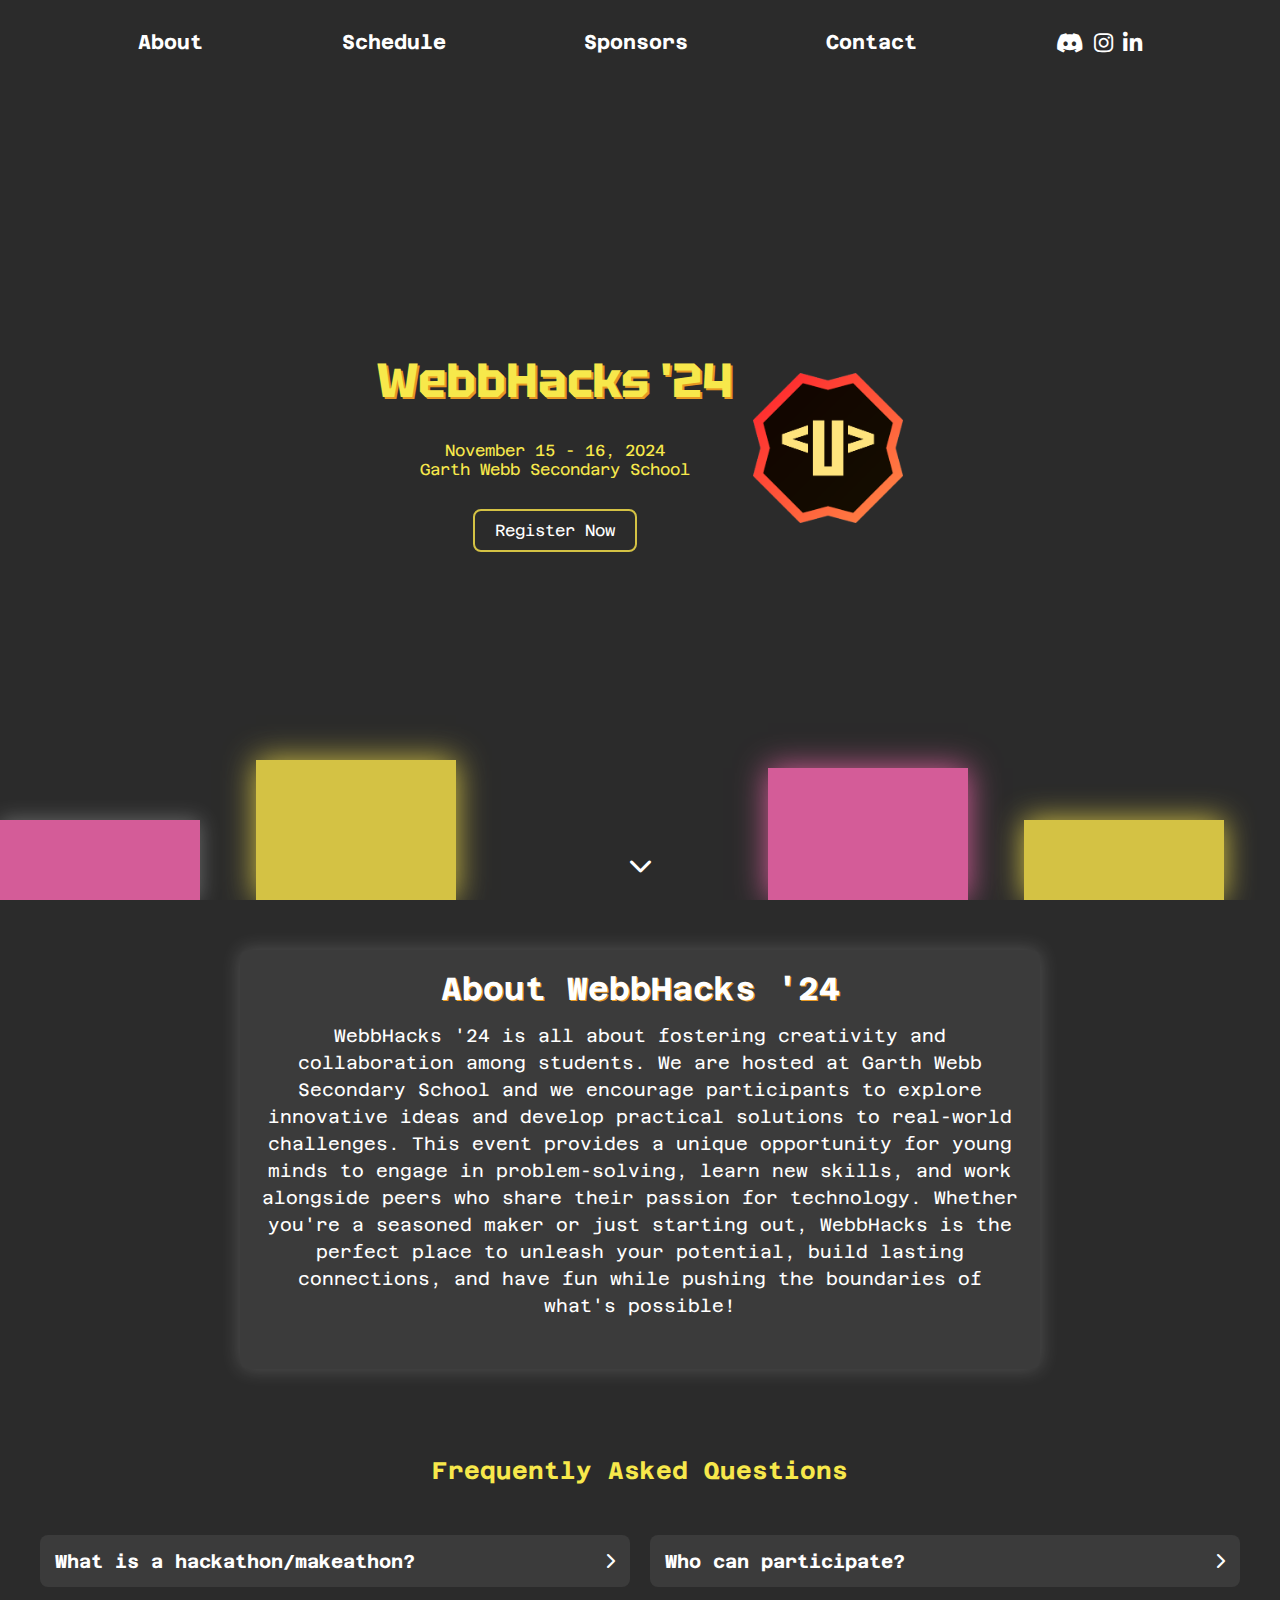
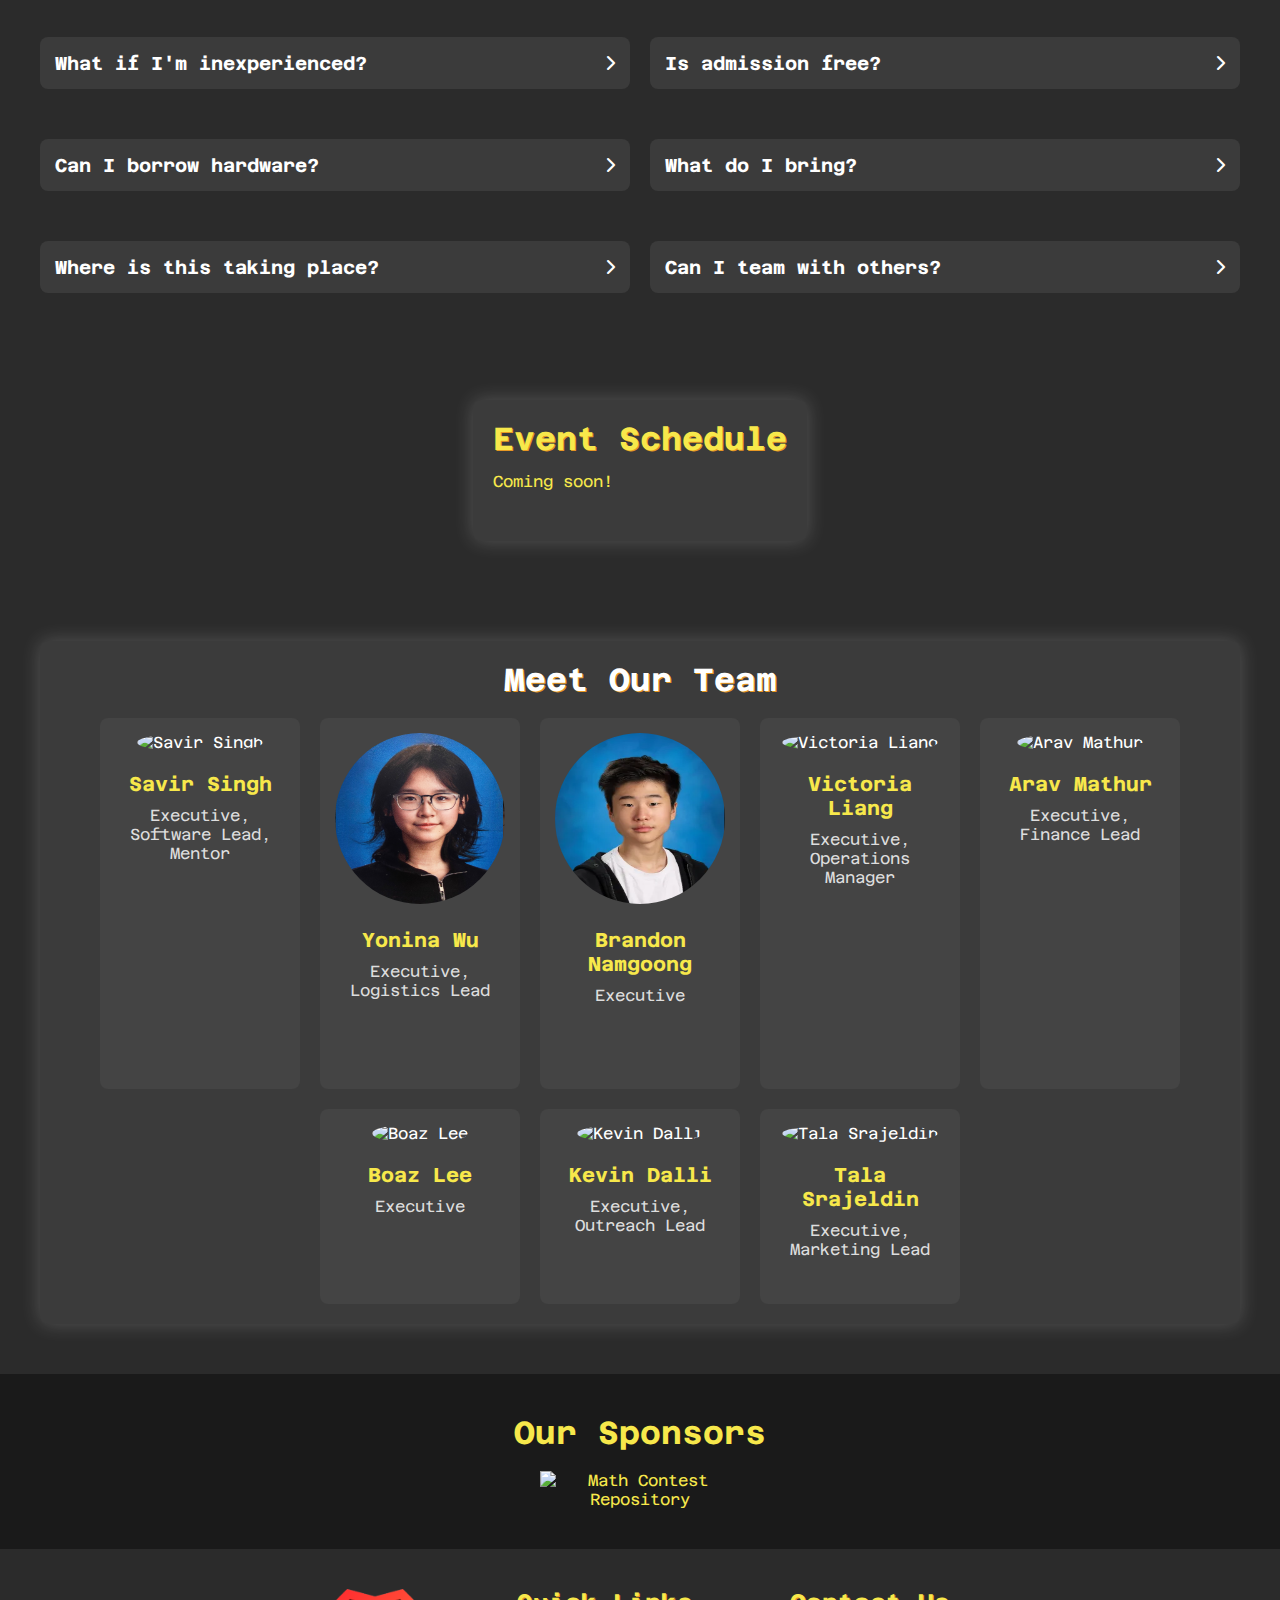
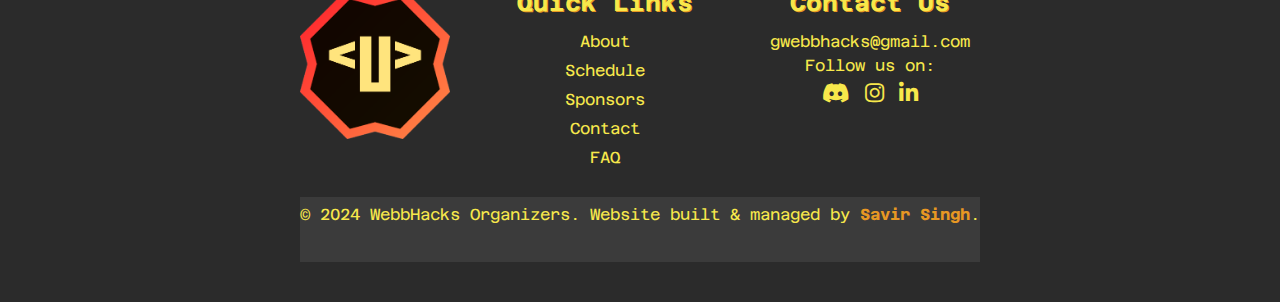
==== index.html @ 1112f31a "Add files via upload" ====
<!DOCTYPE html>
<html lang="en">
<head>
    <meta charset="UTF-8">
    <meta name="viewport" content="width=device-width, initial-scale=1.0">
    <title>WebbHacks '24 - Build Your Future</title>
    <link rel="preconnect" href="https://fonts.googleapis.com">
    <link rel="preconnect" href="https://fonts.gstatic.com" crossorigin>
    <link href="https://fonts.googleapis.com/css2?family=Tektur&display=swap" rel="stylesheet">
    <link href="https://fonts.googleapis.com/css2?family=Azeret+Mono&display=swap" rel="stylesheet">
    <link rel="stylesheet" href="https://cdnjs.cloudflare.com/ajax/libs/font-awesome/6.0.0-beta3/css/all.min.css">
    <link rel="stylesheet" href="style.css">
</head>
<body>
    <header>
        <nav>
            <ul>
                <li><a href="#">About</a></li>
                <li><a href="#">Schedule</a></li>
                <li><a href="#">Sponsors</a></li>
                <li><a href="#">Contact</a></li>
                <li class="social-media">
                    <a href="#" aria-label="Discord"><i class="fab fa-discord"></i></a>
                    <a href="#" aria-label="Instagram"><i class="fab fa-instagram"></i></a>
                    <a href="#" aria-label="LinkedIn"><i class="fab fa-linkedin-in"></i></a>
                </li>
            </ul>
        </nav>
    </header>

    <div class="main-content">
        <div class="text-content">
            <h1>WebbHacks '24</h1>
            <p>November 15 - 16, 2024<br>
               Garth Webb Secondary School</p>
            <button>Register Now</button>
        </div>
        <div class="logo">
            <img src="logo.png" alt="WebbHacks Logo">
        </div>
        <div class="moving-rectangles">
            <div class="rectangle"></div>
            <div class="rectangle"></div>
            <div class="rectangle"></div>
            <div class="rectangle"></div>
        </div>
        
        <!-- Scroll prompt arrow -->
        <div class="scroll-prompt">
            <i class="fas fa-chevron-down"></i>
        </div>
    </div>

<div class="about-section">
    <h2>About WebbHacks '24</h2>
    <p>WebbHacks '24 is all about fostering creativity and collaboration among students. We are hosted at Garth Webb Secondary School and we encourage participants to explore innovative ideas and develop practical solutions to real-world challenges. This event provides a unique opportunity for young minds to engage in problem-solving, learn new skills, and work alongside peers who share their passion for technology. Whether you're a seasoned maker or just starting out, WebbHacks is the perfect place to unleash your potential, build lasting connections, and have fun while pushing the boundaries of what's possible!</p>
</div>


    <br><br><h2>Frequently Asked Questions</h2>
    <div class="faq-section">
        <div class="faq">
            <div class="faq-header" onclick="toggleFAQ(this)">
                <h3>What is a hackathon/makeathon?</h3>
                <i class="fas fa-chevron-right arrow"></i>
            </div>
            <div class="faq-content">
                <p>A hackathon/makeathon is an event that gathers students to engineer and develop innovative solutions to a problem in a collaborative environment, typically using software or hardware.</p>
            </div>
        </div>
        <div class="faq">
            <div class="faq-header" onclick="toggleFAQ(this)">
                <h3>Who can participate?</h3>
                <i class="fas fa-chevron-right arrow"></i>
            </div>
            <div class="faq-content">
                <p>As long as you have an interest in technology, we welcome any high school student from Halton or the GTA to <a href="/register">register</a>!</p>
            </div>
        </div>
    </div>
    <div class="faq-section">
        <div class="faq">
            <div class="faq-header" onclick="toggleFAQ(this)">
                <h3>What if I'm inexperienced?</h3>
                <i class="fas fa-chevron-right arrow"></i>
            </div>
            <div class="faq-content">
                <p>Don't worry, all skill levels are welcome to participate! We'll have volunteer mentors at the event to help you out.</p>
            </div>
        </div>
        <div class="faq">
            <div class="faq-header" onclick="toggleFAQ(this)">
                <h3>Is admission free?</h3>
                <i class="fas fa-chevron-right arrow"></i>
            </div>
            <div class="faq-content">
                <p>Attending WebbHacks is completely FREE, up to a 100-member limit.</p>
            </div>
        </div>
    </div>
    <div class="faq-section">
        <div class="faq">
            <div class="faq-header" onclick="toggleFAQ(this)">
                <h3>Can I borrow hardware?</h3>
                <i class="fas fa-chevron-right arrow"></i>
            </div>
            <div class="faq-content">
                <p>Yes! Sign out hardware via the email we send you once your registration is confirmed! The deadline to order hardware is November 1.</p>
            </div>
        </div>
        <div class="faq">
            <div class="faq-header" onclick="toggleFAQ(this)">
                <h3>What do I bring?</h3>
                <i class="fas fa-chevron-right arrow"></i>
            </div>
            <div class="faq-content">
                <p>Bring your devices, chargers, any hardware you need, and yourself! Food is provided free of charge at the event.</p>
            </div>
        </div>
    </div>
    <div class="faq-section">
        <div class="faq">
            <div class="faq-header" onclick="toggleFAQ(this)">
                <h3>Where is this taking place?</h3>
                <i class="fas fa-chevron-right arrow"></i>
            </div>
            <div class="faq-content">
                <p>WebbHacks is taking place in-person at Garth Webb Secondary School, <u>2820 Westoak Trails Boulevard, Oakville</u>.</p>
            </div>
        </div>
        <div class="faq">
            <div class="faq-header" onclick="toggleFAQ(this)">
                <h3>Can I team with others?</h3>
                <i class="fas fa-chevron-right arrow"></i>
            </div>
            <div class="faq-content">
                <p>Yes, teams can have up to four people, so you can join up to three others.</p>
            </div>
        </div>
    </div><br><br><br>
    <div class="schedule">
        <h2>Event Schedule</h2>
        <!--
        <div class="day">
            <h3>Friday, November 15</h3>
            <ul>
                <li>
                    <time>06:30 PM</time>
                    <span>Check-In Opens</span>
                </li>
                <li>
                    <time>07:30 PM</time>
                    <span>Check-In Closes</span>
                </li>
                <li>
                    <time>07:45 PM</time>
                    <span>Opening Ceremony</span>
                </li>
                <li>
                    <time>09:00 PM</time>
                    <span>Team Formation</span>
                </li>
                <li>
                    <time>09:45 PM</time>
                    <span>Hackers Dismissed</span>
                </li>
            </ul>
        </div>
        <div class="day">
            <h3>Saturday, November 16</h3>
            <ul>
                <li>
                    <time>06:30 AM</time>
                    <span>Check-In Opens</span>
                </li>
                <li>
                    <time>07:30 AM</time>
                    <span>Check-In Closes</span>
                </li>
                <li>
                    <time>07:30 AM</time>
                    <span>Start Building!</span>
                </li>
                <li>
                    <time>07:45 AM</time>
                    <span>Hardware Checkout Opens</span>
                </li>
                <li>
                    <time>08:00 AM</time>
                    <span>Breakfast Opens</span>
                </li>
                <li>
                    <time>09:30 AM</time>
                    <span>Breakfast Closes</span>
                </li>
                <li>
                    <time>09:45 AM</time>
                    <span>Hardware Checkout Closes</span>
                </li>
                <li>
                    <time>12:00 PM</time>
                    <span>Lunch Opens</span>
                </li>
                <li>
                    <time>01:30 PM</time>
                    <span>Lunch Closes</span>
                </li>
                <li>
                    <time>07:30 PM</time>
                    <span>Submit Your Project!</span>
                </li>
                <li>
                    <time>08:30 PM</time>
                    <span>Closing Ceremony & Winners Reveal</span>
                </li>
                <li>
                    <time>09:45 PM</time>
                    <span>Hackers Dismissed (with prizes!)</span>
                </li>
            </ul>
        </div>
        -->
        <p>Coming soon!</p>
    </div>

<!-- Our Team Section -->
<div class="team-section">
    <h2>Meet Our Team</h2>
    <div class="team-carousel">
        <div class="team-container">
            <div class="team-member">
                <img src="https://media.licdn.com/dms/image/v2/D5603AQFiZYM4hurE-g/profile-displayphoto-shrink_800_800/profile-displayphoto-shrink_800_800/0/1724286054948?e=1732147200&v=beta&t=-QyNRFIU-NEk8OTI8FUzrbda82EljS1LqaWrRg8pWt8" alt="Savir Singh">
                <h3>Savir Singh</h3>
                <p>Executive, Software Lead, Mentor</p>
            </div>
            <div class="team-member">
                <img src="yonina.png" alt="Yonina Wu">
                <h3>Yonina Wu</h3>
                <p>Executive, Logistics Lead</p>
            </div>
            <div class="team-member">
                <img src="brandon.png" alt="Brandon Namgoong">
                <h3>Brandon Namgoong</h3>
                <p>Executive</p>
            </div>
            <div class="team-member">
                <img src="question.png" alt="Victoria Liang">
                <h3>Victoria Liang</h3>
                <p>Executive, Operations Manager</p>
            </div>
            <div class="team-member">
                <img src="question.png" alt="Arav Mathur">
                <h3>Arav Mathur</h3>
                <p>Executive, Finance Lead</p>
            </div>
            <div class="team-member">
                <img src="question.png" alt="Boaz Lee">
                <h3>Boaz Lee</h3>
                <p>Executive</p>
            </div>
            <div class="team-member">
                <img src="question.png" alt="Kevin Dalli">
                <h3>Kevin Dalli</h3>
                <p>Executive, Outreach Lead</p>
            </div>
            <div class="team-member">
                <img src="question.png" alt="Tala Srajeldin">
                <h3>Tala Srajeldin</h3>
                <p>Executive, Marketing Lead</p>
            </div>
        </div>
    </div>
</div>


<!-- Sponsors Section -->
<div class="sponsors-section">
    <h2>Our Sponsors</h2>
    <div class="sponsor-logos">
        <img src="https://mathcontestrepository.github.io/header.png" alt="Math Contest Repository" class="sponsor-logo">
        <!-- Add more logos as needed -->
    </div>
</div>


    <script>
        function toggleFAQ(header) {
            const content = header.nextElementSibling;
            const arrow = header.querySelector('.arrow');

            // Close all FAQs
            const allContents = document.querySelectorAll('.faq-content');
            allContents.forEach((faqContent) => {
                if (faqContent !== content) {
                    faqContent.style.maxHeight = null;
                    faqContent.previousElementSibling.querySelector('.arrow').classList.remove('rotate');
                }
            });

            // Toggle the clicked FAQ
            if (content.style.maxHeight) {
                content.style.maxHeight = null;
                arrow.classList.remove('rotate');
            } else {
                content.style.maxHeight = content.scrollHeight + 'px';
                arrow.classList.add('rotate');
            }
        }
    </script>
    
    <footer>
    <div class="footer-container">
        <div class="footer-logo">
            <img src="logo.png" alt="WebbHacks Logo">
        </div>
        <div class="footer-links">
            <h3>Quick Links</h3>
            <ul>
                <li><a href="#">About</a></li>
                <li><a href="#">Schedule</a></li>
                <li><a href="#">Sponsors</a></li>
                <li><a href="#">Contact</a></li>
                <li><a href="#">FAQ</a></li>
            </ul>
        </div>
        <div class="footer-info">
            <h3>Contact Us</h3>
            <p>gwebbhacks@gmail.com</p>
            <p>Follow us on:</p>
            <div class="social-media-1">
                <a href="#" aria-label="Discord"><i class="fab fa-discord"></i></a>
                <a href="#" aria-label="Instagram"><i class="fab fa-instagram"></i></a>
                <a href="#" aria-label="LinkedIn"><i class="fab fa-linkedin-in"></i></a>
            </div>
        </div>
    </div>
    <div class="footer-credit">
        <p>&copy; 2024 WebbHacks Organizers. Website built & managed by <a style="text-decoration: none" href="https://savirsingh.com"><strong>Savir Singh</strong></a>.</p>
    </div>
</footer>

</body>
</html>
---- style.css ----
* {
            margin: 0;
            padding: 0;
            box-sizing: border-box;
        }

        body {
            background-color: #2b2b2b;
            font-family: 'Azeret Mono', sans-serif;
            color: #f7e84b;
            display: flex;
            flex-direction: column;
            justify-content: center;
            align-items: center;
        }

        header {
            position: absolute;
            top: 10px;
            width: 100%;
            z-index: 2;
            margin: 20px;
        }

        nav ul {
            display: flex;
            justify-content: space-evenly;
            list-style: none;
        }

        nav ul li a {
            text-decoration: none;
            color: #fff;
            font-weight: bold;
            font-size: 20px;
        }
        
        nav ul li a:hover {
            opacity: 0.8;
        }

        .social-media {
            display: flex;
            gap: 10px;
        }

        .social-media a {
            color: #fff;
            font-size: 22px;
            transition: color 0.3s ease;
        }

        .social-media a:hover {
            color: #f7e84b;
        }

        .main-content {
            display: flex;
            align-items: center;
            justify-content: center;
            height: 100vh;
            position: relative;
            width: 100%;
        }

        .next-content {
            position: relative;
            z-index: 2;
        }

        .text-content {
            text-align: center;
            z-index: 2;
            margin-right: 20px;
        }

        h1 {
            font-size: 48px;
            font-family: 'Tektur', sans-serif;
            margin-bottom: 20px;
            text-shadow: 2px 2px #e79823;
        }

        p {
            font-size: 16px;
            margin-bottom: 30px;
        }

        button {
            font-family: inherit;
            font-size: 16px;
            padding: 10px 20px;
            color: #fff;
            background-color: transparent;
            border: 2px solid rgba(255, 232, 75, 0.8);
            border-radius: 8px;
            cursor: pointer;
            transition: background-color 0.3s ease, transform 0.1s ease;
        }

        button:hover {
            background-color: #f7e84b;
            color: #2b2b2b;
        }

        button:active {
            transform: scale(0.95);
        }

        .logo img {
            max-width: 150px;
        }

        .moving-rectangles {
            position: absolute;
            bottom: 0;
            width: 100%;
            height: 100%;
            overflow: hidden;
            z-index: 1;
        }

        .rectangle {
            position: absolute;
            bottom: 0;
            width: 200px;
            height: 80px;
            background-color: rgba(255, 105, 180, 0.8);
            animation: move 6s infinite linear;
            box-shadow: 0 0 20px rgba(255, 255, 255, 0.3);
        }

        .rectangle:nth-child(2) {
            background-color: rgba(255, 232, 75, 0.8);
            left: 20%;
            height: 140px;
            animation-duration: 5s;
            box-shadow: 0 0 30px rgba(255, 232, 75, 0.8);
        }

        .rectangle:nth-child(3) {
            background-color: rgba(255, 105, 180, 0.8);
            left: 60%;
            animation-duration: 7s;
            height: 132px;
            box-shadow: 0 0 30px rgba(255, 105, 180, 0.8);
        }

        .rectangle:nth-child(4) {
            background-color: rgba(255, 232, 75, 0.8);
            left: 80%;
            animation-duration: 4s;
            box-shadow: 0 0 30px rgba(255, 232, 75, 0.8);
        }

        .rectangle:nth-child(5) {
            background-color: rgba(255, 232, 75, 0.8);
            left: 24%;
            height: 140px;
            animation-duration: 5s;
            box-shadow: 0 0 30px rgba(255, 232, 75, 0.8);
        }

        @keyframes move {
            0% {
                transform: translateY(100%);
            }
            100% {
                transform: translateY(-200%);
            }
        }

        /* FAQ Styles */
        .faq-section {
            display: flex;
            justify-content: center;
            margin-top: 50px;
            z-index: 2;
            gap: 20px;
            width: 100%;
            color: #fff;
            max-width: 1200px;
        }

        .faq {
            background-color: #3b3b3b;
            border-radius: 8px;
            overflow: hidden;
            transition: max-height 0.3s ease;
            flex: 1;
        }

        .faq-header {
            padding: 15px;
            display: flex;
            justify-content: space-between;
            align-items: center;
            cursor: pointer;
        }

        .faq-header h3 {
            margin: 0;
        }

        .faq-content {
            max-height: 0;
            overflow: hidden;
            transition: max-height 0.3s ease;
            padding: 0 15px;
        }

        .faq-content p {
            padding: 10px 0;
        }

        .arrow {
            transition: transform 0.3s ease;
        }

        .arrow.rotate {
            transform: rotate(90deg);
        }
        
        .scroll-prompt {
            position: absolute;
            bottom: 20px;
            font-size: 24px;
            color: #fff;
            animation: bounce 1s infinite;
        }

        @keyframes bounce {
            0%, 100% {
                transform: translateY(0);
            }
            50% {
                transform: translateY(-10px);
            }
        }
        a {
            color: #fff;
        }
        .about-section {
    background-color: #3b3b3b;
    border-radius: 8px;
    padding: 20px;
    margin: 50px 0;
    color: #fff;
    max-width: 800px;
    text-align: center;
    box-shadow: 0 0 20px rgba(255, 255, 255, 0.2);
}

.about-section h2 {
    font-size: 32px;
    margin-bottom: 15px;
    text-shadow: 1px 1px #e79823;
}

.about-section p {
    font-size: 18px;
    line-height: 1.5;
}

.schedule {
            background-color: #3b3b3b;
            border-radius: 8px;
            padding: 20px;
            margin: 50px 0;
            color: #f7e84b;
            max-width: 800px;
            text-align: left;
            box-shadow: 0 0 20px rgba(255, 255, 255, 0.2);
        }

        .schedule h2 {
            font-size: 32px;
            margin-bottom: 15px;
            text-shadow: 1px 1px #e79823;
            text-align: center;
        }

        .day {
            margin: 20px 0;
        }

        .day h3 {
            font-size: 24px;
            color: #e79823;
            margin-bottom: 10px;
        }

        .schedule ul {
            list-style-type: none;
            padding: 0;
        }

        .schedule li {
            padding: 10px 0;
            border-bottom: 1px solid #4d4d4d;
        }

        .schedule li:last-child {
            border-bottom: none;
        }

        .schedule time {
            font-weight: bold;
            color: #f7e84b;
            margin-right: 10px;
        }
        
.team-section {
    margin: 50px 0;
    color: #fff;
    max-width: 1200px;
    text-align: center;
    box-shadow: 0 0 20px rgba(255, 255, 255, 0.2);
    padding: 20px;
    background-color: #3b3b3b;
    border-radius: 8px;
}

.team-section h2 {
    font-size: 32px;
    margin-bottom: 20px;
    text-shadow: 1px 1px #e79823;
}

.team-container {
    display: flex;
    flex-wrap: wrap;
    justify-content: center;
    gap: 20px;
}

.team-member {
    background-color: #444;
    border-radius: 8px;
    padding: 15px;
    width: 200px;
    transition: transform 0.3s;
}

.team-member img {
    width: 100%;
    height: 50%;
    border-radius: 50%;
    margin-bottom: 10px;
}

.team-member h3 {
    margin: 10px 0;
    font-size: 20px;
    color: #f7e84b;
}

.team-member p {
    color: #ddd;
}

.team-member:hover {
    transform: scale(1.05);
}


footer {
    background-color: #2b2b2b;
    color: #f7e84b;
    padding: 40px 20px;
    text-align: center;
}

.footer-container {
    max-width: 1200px;
    margin: 0 auto;
    display: flex;
    flex-wrap: wrap;
    justify-content: space-between;
    gap: 44px;
}

.footer-logo img {
    max-width: 150px;
}

.footer-links,
.footer-newsletter,
.footer-info {
    flex: 1;
    min-width: 200px;
}

.footer-links h3,
.footer-newsletter h3,
.footer-info h3 {
    font-size: 24px;
    margin-bottom: 15px;
    text-shadow: 1px 1px #e79823;
}

.footer-links ul {
    list-style: none;
    padding: 0;
}

.footer-links ul li {
    margin: 10px 0;
}

.footer-links a {
    color: #f7e84b;
    text-decoration: none;
    transition: color 0.3s ease;
}

.footer-links a:hover {
    color: #e79823;
}

.footer-newsletter form {
    display: flex;
    gap: 10px;
}

.footer-newsletter input[type="email"] {
    padding: 10px;
    border: none;
    border-radius: 5px;
}

.footer-newsletter button {
    padding: 10px;
    border: none;
    background-color: #f7e84b;
    color: #2b2b2b;
    border-radius: 5px;
    cursor: pointer;
    transition: background-color 0.3s ease;
}

.footer-newsletter button:hover {
    background-color: #e79823;
}

.footer-info p {
    margin: 5px 0;
}

.social-media-1 {
    display: flex;
    justify-content: center;
    gap: 15px;
}

.social-media-1 a {
    color: #f7e84b;
    font-size: 22px;
    transition: color 0.3s ease;
}

.social-media-1 a:hover {
    color: #e79823;
}

.footer-credit {
    background-color: #3b3b3b;
    padding: 8px 0;
    color: #f7e84b;
    font-size: 16px;
    text-align: center;
    margin-top: 20px;
}

.footer-credit strong {
    color: #e79823;
}

body {
    background-color: #2b2b2b;
    color: #f7e84b;
    font-family: 'Azeret Mono', sans-serif;
    display: flex;
    flex-direction: column;
    align-items: center;
}

.rule-content {
    padding: 20px;
    max-width: 800px;
    text-align: center;
    margin-top: 50px;
}

h1 {
    font-size: 48px;
    font-family: 'Tektur', sans-serif;
    margin-bottom: 30px;
    text-shadow: 2px 2px #e79823;
}

.rules-section {
    background-color: #3b3b3b;
    border-radius: 8px;
    padding: 20px;
    box-shadow: 0 0 20px rgba(255, 255, 255, 0.2);
}

.rules-section h2 {
    font-size: 32px;
    margin-bottom: 15px;
    text-shadow: 1px 1px #e79823;
}

.rules-section ul {
    list-style-type: disc;
    padding-left: 20px;
    text-align: left;
}

.rules-section ul li {
    margin: 10px 0;
    font-size: 18px;
}

.sponsors-section {
    width: 100%;
    text-align: center;
    padding: 40px 0;
    background-color: #1a1a1a; /* Optional background color */
}

.sponsors-section h2 {
    margin-bottom: 20px;
    font-size: 2rem; /* Adjust font size */
}

.sponsor-logos {
    display: flex;
    flex-wrap: wrap;
    justify-content: center;
    gap: 20px; /* Space between logos */
}

.sponsor-logo {
    max-width: 200px; /* Adjust size */
    height: auto; /* Keep aspect ratio */
    transition: transform 0.2s; /* Animation for hover effect */
}

.sponsor-logo:hover {
    transform: scale(1.1); /* Zoom effect on hover */
}
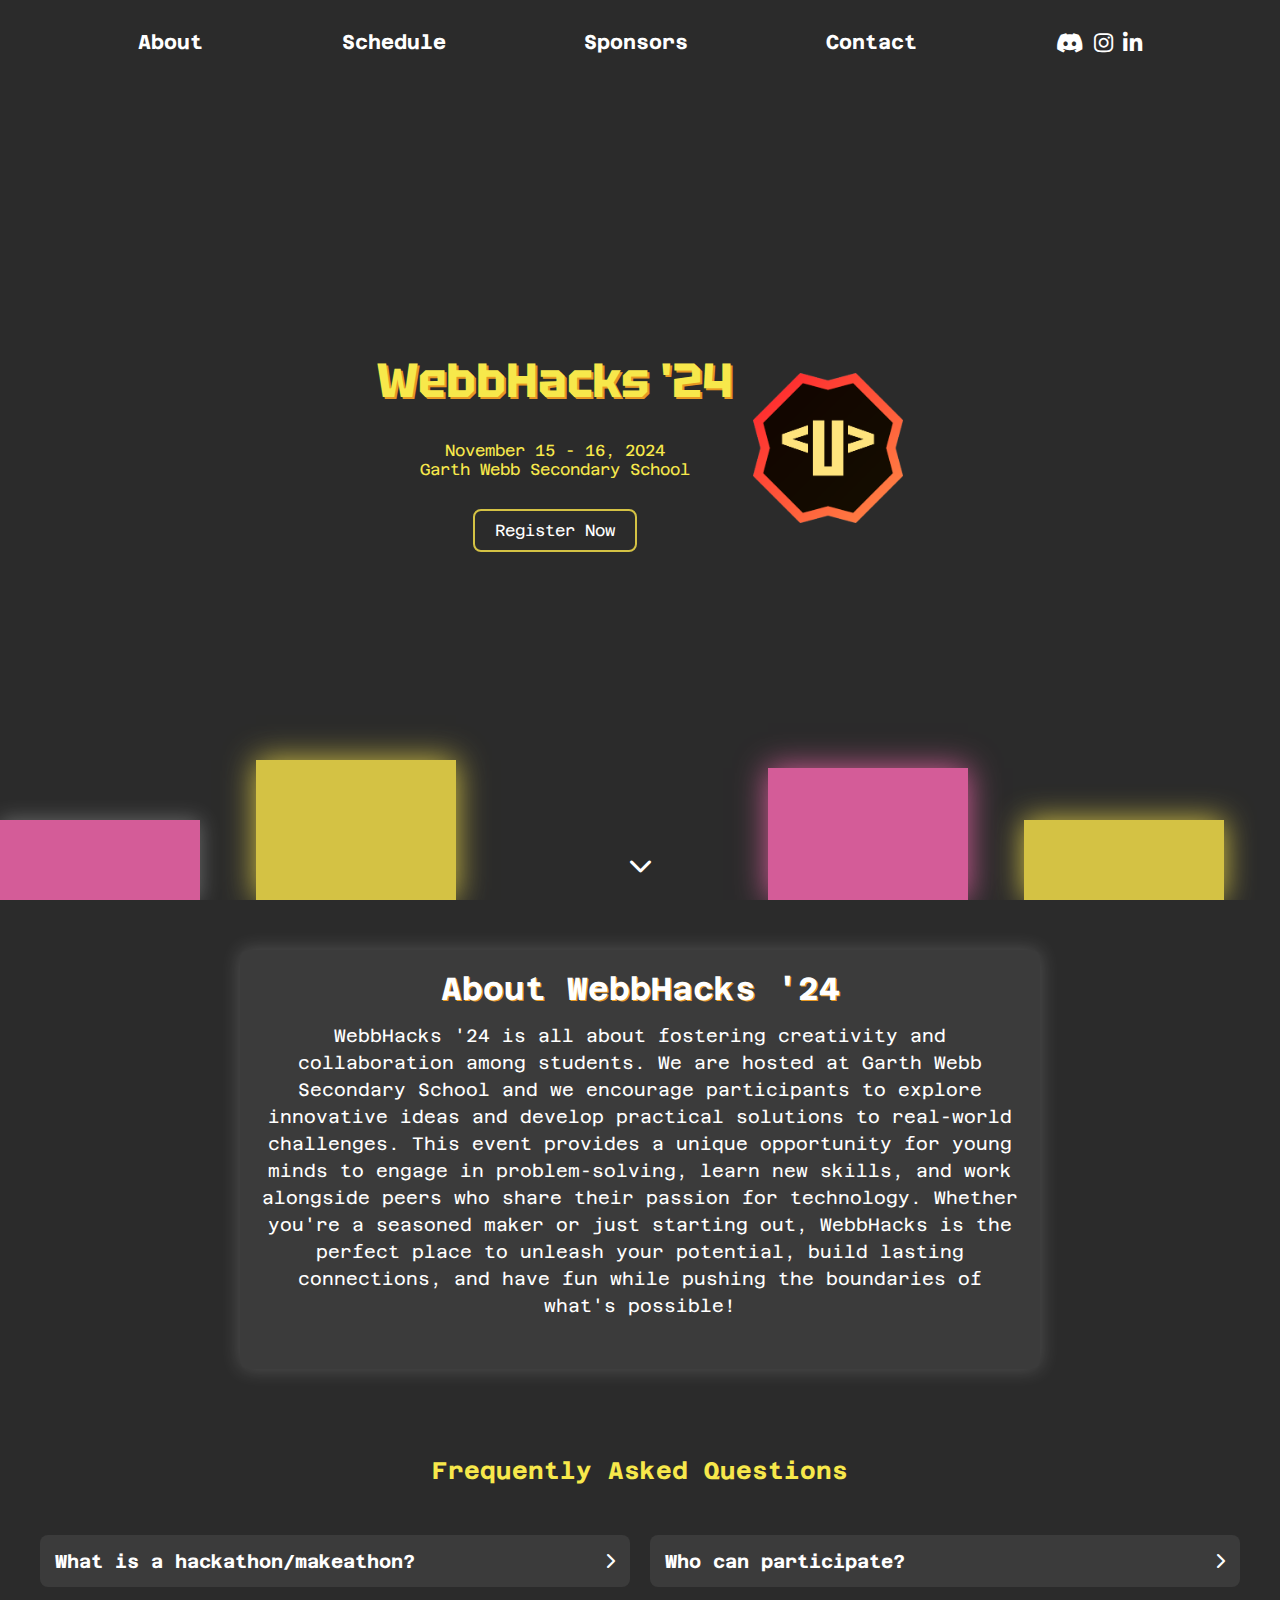
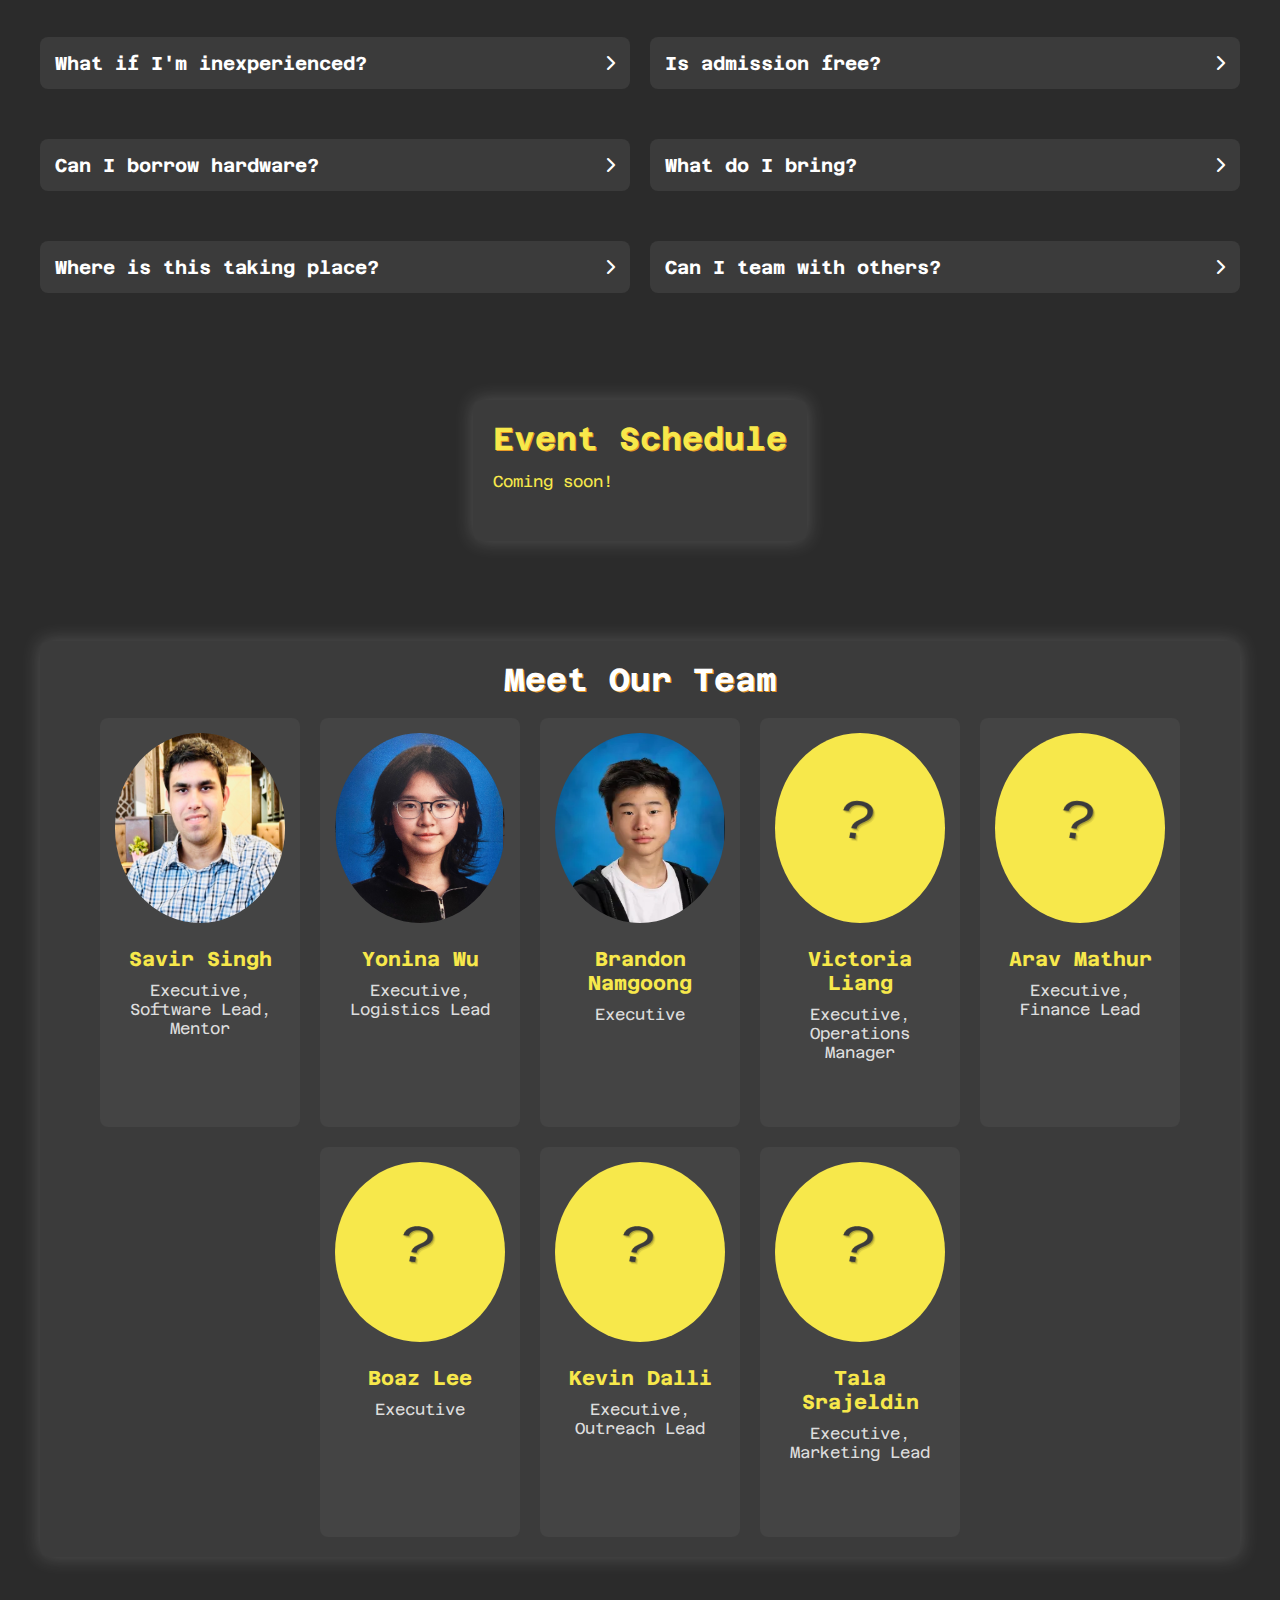
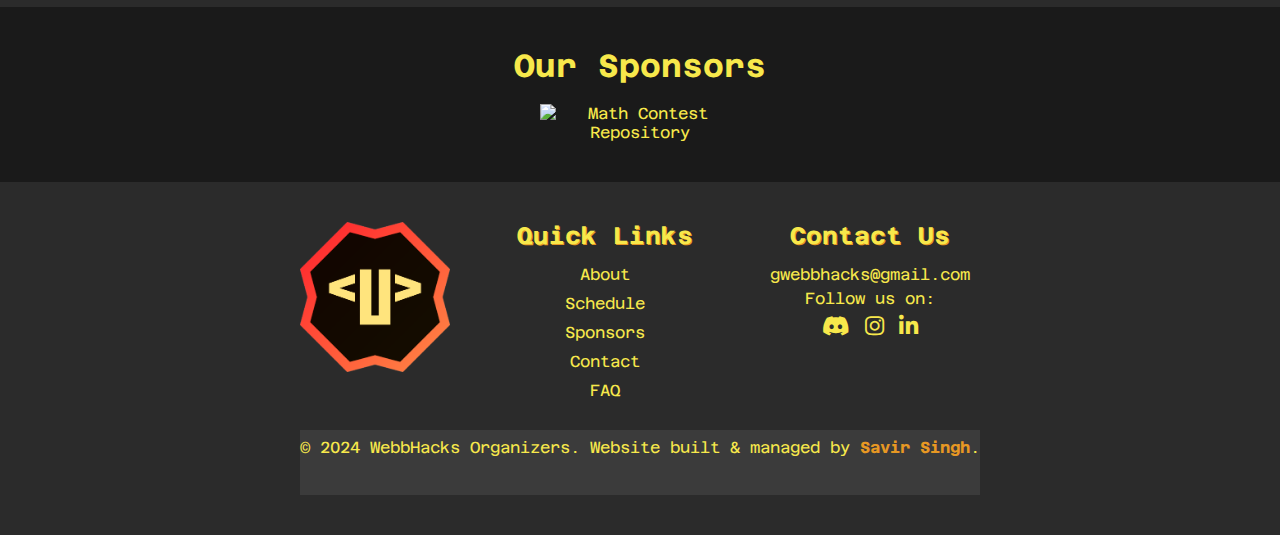
==== commit 0ab4f536: "Update index.html" ====
--- a/index.html
+++ b/index.html
@@ -10,6 +10,7 @@
     <link href="https://fonts.googleapis.com/css2?family=Azeret+Mono&display=swap" rel="stylesheet">
     <link rel="stylesheet" href="https://cdnjs.cloudflare.com/ajax/libs/font-awesome/6.0.0-beta3/css/all.min.css">
     <link rel="stylesheet" href="style.css">
+    <link rel="icon" href="logo.png">
 </head>
 <body>
     <header>
@@ -229,7 +230,7 @@
     <div class="team-carousel">
         <div class="team-container">
             <div class="team-member">
-                <img src="https://media.licdn.com/dms/image/v2/D5603AQFiZYM4hurE-g/profile-displayphoto-shrink_800_800/profile-displayphoto-shrink_800_800/0/1724286054948?e=1732147200&v=beta&t=-QyNRFIU-NEk8OTI8FUzrbda82EljS1LqaWrRg8pWt8" alt="Savir Singh">
+                <img src="savir.jpeg" alt="Savir Singh">
                 <h3>Savir Singh</h3>
                 <p>Executive, Software Lead, Mentor</p>
             </div>
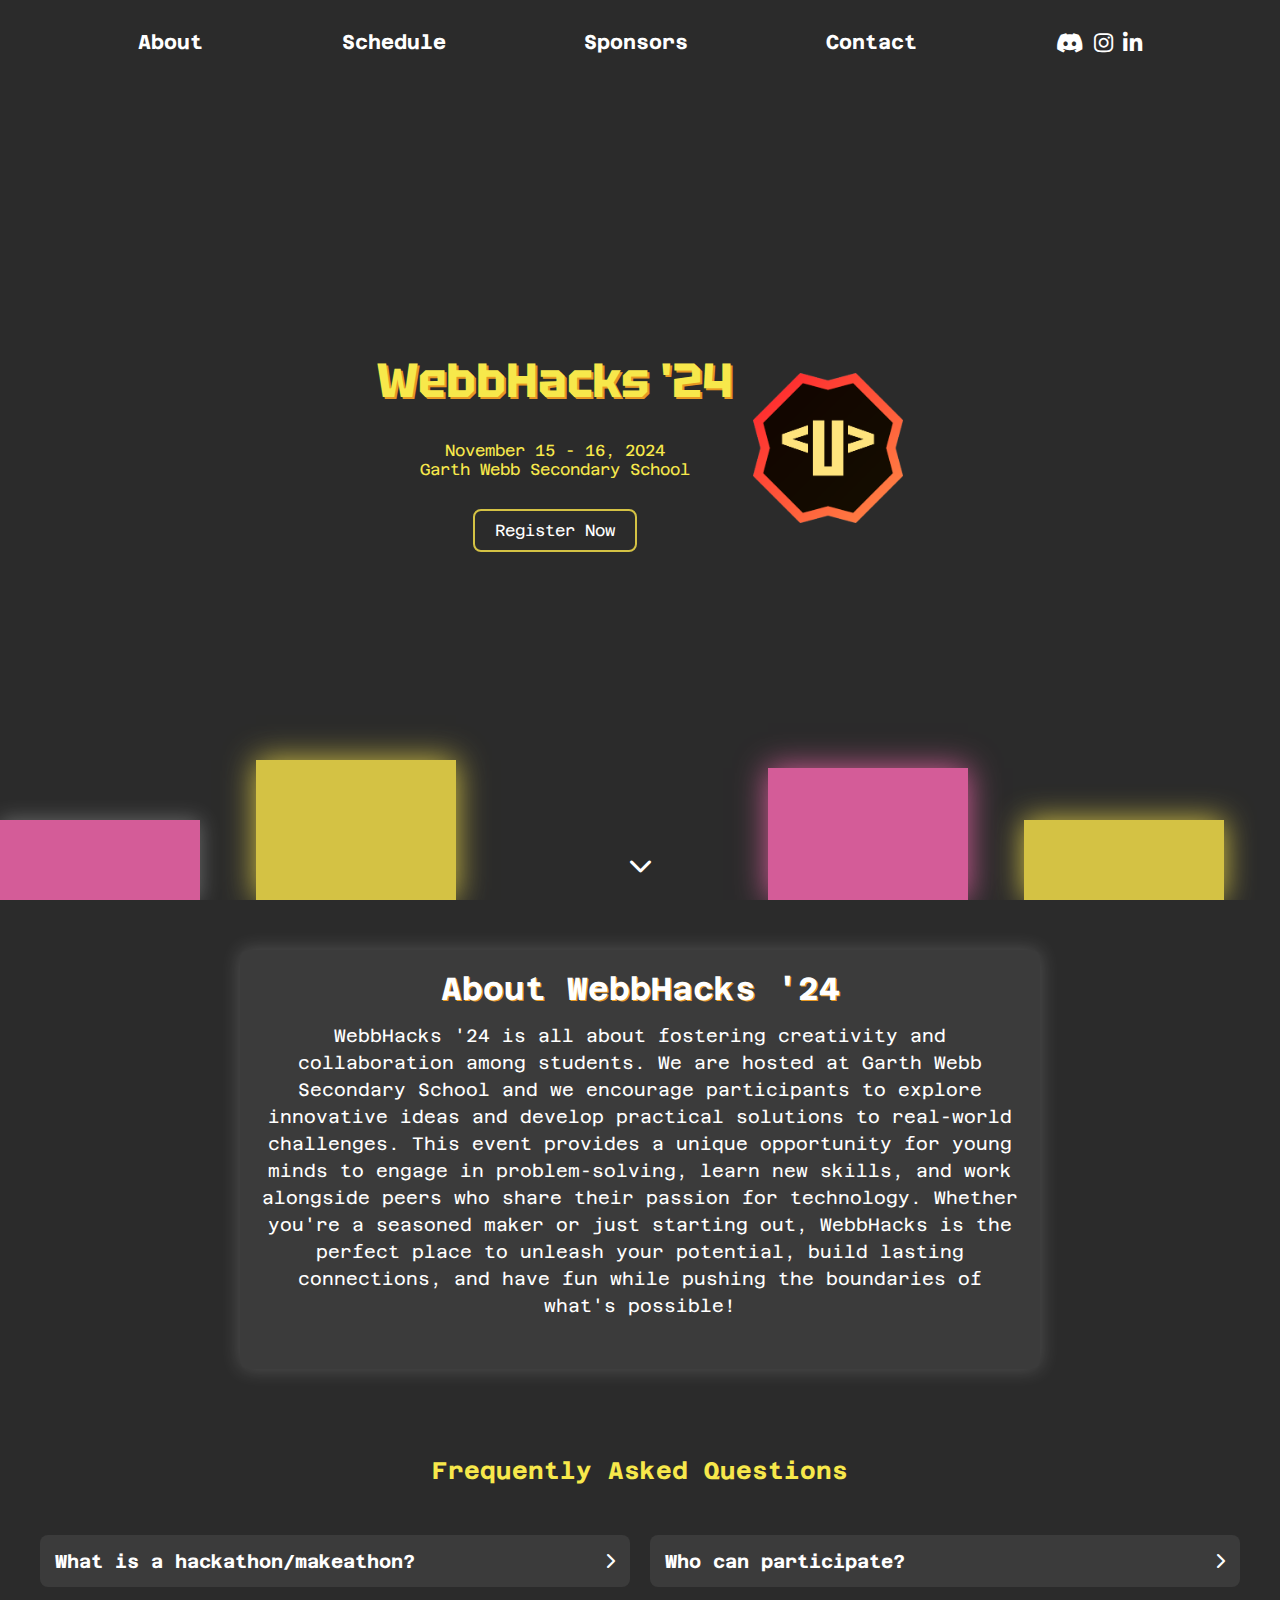
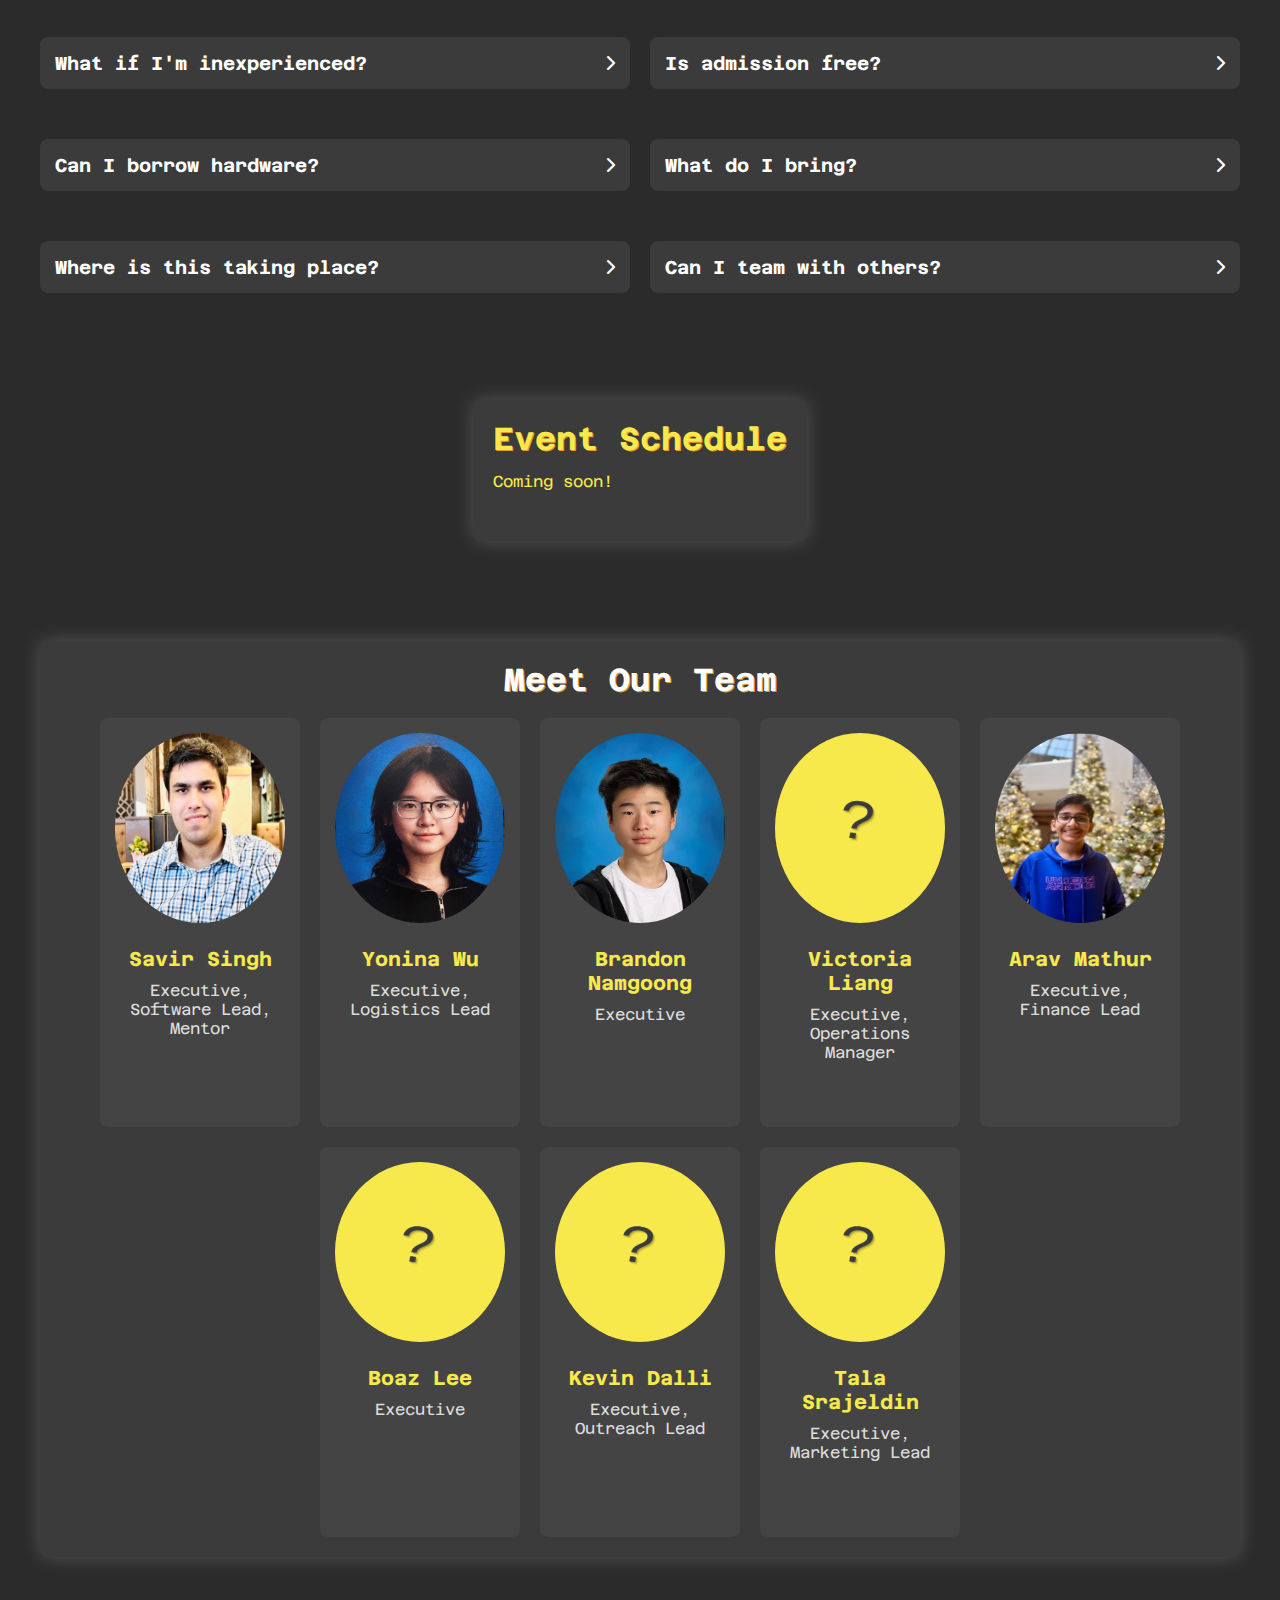
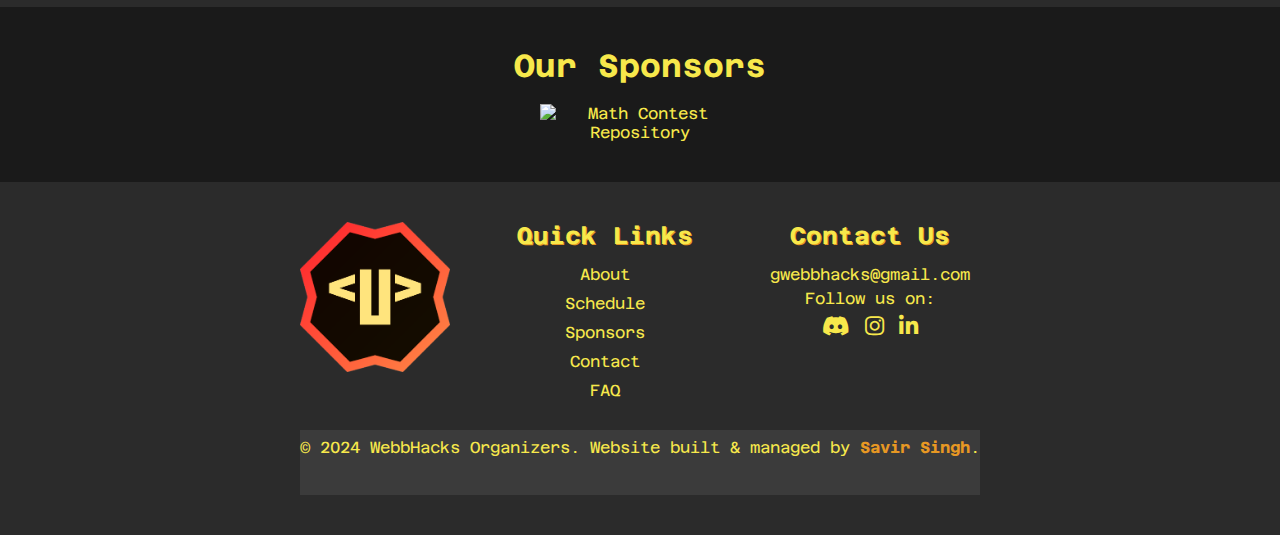
==== commit 96365b9b: "Update index.html" ====
--- a/index.html
+++ b/index.html
@@ -16,10 +16,10 @@
     <header>
         <nav>
             <ul>
-                <li><a href="#">About</a></li>
-                <li><a href="#">Schedule</a></li>
-                <li><a href="#">Sponsors</a></li>
-                <li><a href="#">Contact</a></li>
+                <li><a href="#about">About</a></li>
+                <li><a href="#schedule">Schedule</a></li>
+                <li><a href="#sponsors">Sponsors</a></li>
+                <li><a href="#footer">Contact</a></li>
                 <li class="social-media">
                     <a href="#" aria-label="Discord"><i class="fab fa-discord"></i></a>
                     <a href="#" aria-label="Instagram"><i class="fab fa-instagram"></i></a>
@@ -34,7 +34,7 @@
             <h1>WebbHacks '24</h1>
             <p>November 15 - 16, 2024<br>
                Garth Webb Secondary School</p>
-            <button>Register Now</button>
+            <button onclick="window.location.href='/register'">Register Now</button>
         </div>
         <div class="logo">
             <img src="logo.png" alt="WebbHacks Logo">
@@ -52,7 +52,7 @@
         </div>
     </div>
 
-<div class="about-section">
+<div id="about" class="about-section">
     <h2>About WebbHacks '24</h2>
     <p>WebbHacks '24 is all about fostering creativity and collaboration among students. We are hosted at Garth Webb Secondary School and we encourage participants to explore innovative ideas and develop practical solutions to real-world challenges. This event provides a unique opportunity for young minds to engage in problem-solving, learn new skills, and work alongside peers who share their passion for technology. Whether you're a seasoned maker or just starting out, WebbHacks is the perfect place to unleash your potential, build lasting connections, and have fun while pushing the boundaries of what's possible!</p>
 </div>
@@ -139,7 +139,7 @@
             </div>
         </div>
     </div><br><br><br>
-    <div class="schedule">
+    <div id="schedule" class="schedule">
         <h2>Event Schedule</h2>
         <!--
         <div class="day">
@@ -250,7 +250,7 @@
                 <p>Executive, Operations Manager</p>
             </div>
             <div class="team-member">
-                <img src="question.png" alt="Arav Mathur">
+                <img src="arav.png" alt="Arav Mathur">
                 <h3>Arav Mathur</h3>
                 <p>Executive, Finance Lead</p>
             </div>
@@ -275,7 +275,7 @@
 
 
 <!-- Sponsors Section -->
-<div class="sponsors-section">
+<div id="sponsors" class="sponsors-section">
     <h2>Our Sponsors</h2>
     <div class="sponsor-logos">
         <img src="https://mathcontestrepository.github.io/header.png" alt="Math Contest Repository" class="sponsor-logo">
@@ -309,7 +309,7 @@
         }
     </script>
     
-    <footer>
+    <footer id="footer">
     <div class="footer-container">
         <div class="footer-logo">
             <img src="logo.png" alt="WebbHacks Logo">
